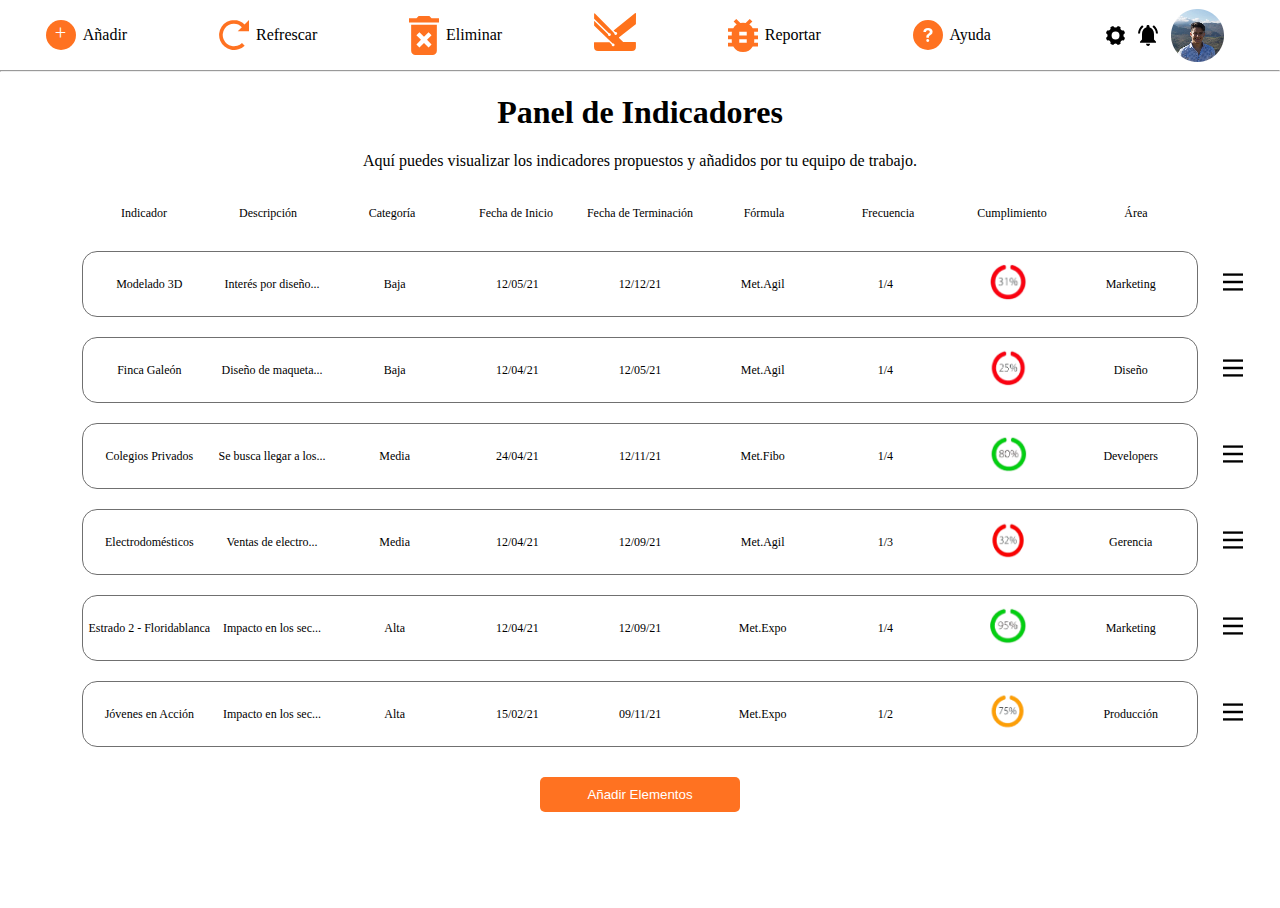
==== index.html @ 756fcf12 "se agregaron los png de porcentajes en index.html" ====
<!DOCTYPE html>
<html lang="es">
<head>
    <meta charset="UTF-8">
    <meta name="viewport" content="width=device-width, initial-scale=1.0">
    <title>Kario Media PM</title>
    <link rel="shortcut icon" href="assets/img/kario sin kairo (2).svg" type="image/x-icon">
    <link rel="stylesheet" href="assets/css/index.css">
</head>
<body>
    <header>
        <div class="icon-agg">
            <img src="assets/img/Group 3.svg" alt="">
            <a href="añadir.html">Añadir</a>
        </div>
        <div class="icon-agg">
            <img src="assets/img/Icon open-reload.svg" alt="">
            <a href="index.html">Refrescar</a>
        </div>
        <div class="icon-agg">
            <img src="assets/img/Icon material-delete-forever.svg" alt="">
            <a href="#">Eliminar</a>
        </div>
        <div class="logo">
            <img src="assets/img/kario sin kairo.svg" alt="">
        </div>
        <div class="icon-agg">
            <img src="assets/img/Icon material-bug-report.svg" alt="">
            <a onclick="location.href='reportes.html'" href="reportes.html">Reportar</a>
        </div>
        <div class="icon-agg">
            <img src="assets/img/Icon ionic-ios-help-circle.svg" alt="">
            <a href="faq.html">Ayuda</a>
        </div>
        <div class="perfil">
            <img src="assets/img/Icon ionic-ios-settings.svg" alt="">
            <img src="assets/img/Icon material-notifications-active.svg" alt="">
            <img src="assets/img/pp-1.png" alt="" tabindex="0" class="profile-img">
            <div class="popup">
                <a href="login.html">Cerrar Sesión</a>
            </div>
        </div>
    </header>
    <hr>
    <main>
        <h1>Panel de Indicadores</h1>
        <p>Aquí puedes visualizar los indicadores propuestos y añadidos por tu equipo de trabajo.</p>
    </main>
    <section class="section1">
        <div class="row-header">
            <div class="cell">Indicador</div>
            <div class="cell">Descripción</div>
            <div class="cell">Categoría</div>
            <div class="cell">Fecha de Inicio</div>
            <div class="cell">Fecha de Terminación</div>
            <div class="cell">Fórmula</div>
            <div class="cell">Frecuencia</div>
            <div class="cell">Cumplimiento</div>
            <div class="cell">Área</div>
        </div>
        <div class="table">
            
            <div class="row">
                <div class="cell">Modelado 3D</div>
                <div class="cell">Interés por diseño...</div>
                <div class="cell">Baja</div>
                <div class="cell">12/05/21</div>
                <div class="cell">12/12/21</div>
                <div class="cell">Met.Agil</div>
                <div class="cell">1/4</div>
                <div class="cell circle-number"><img src="assets/img/treinta_y_uno.png" alt=""></div>
                <div class="cell">Marketing</div>
            </div>
            <div class="estado"><img src="assets/img/Repeat Grid 3.svg" alt="Estado"></div>
            <div class="row">
                <div class="cell">Finca Galeón</div>
                <div class="cell">Diseño de maqueta...</div>
                <div class="cell">Baja</div>
                <div class="cell">12/04/21</div>
                <div class="cell">12/05/21</div>
                <div class="cell">Met.Agil</div>
                <div class="cell">1/4</div>
                <div class="cell circle-number"><img src="assets/img/veinticinco.png" alt=""></div>
                <div class="cell">Diseño</div>
            </div>
            <div class="estado"><img src="assets/img/Repeat Grid 3.svg" alt="Estado"></div>
            <div class="row">
                <div class="cell">Colegios Privados</div>
                <div class="cell">Se busca llegar a los...</div>
                <div class="cell">Media</div>
                <div class="cell">24/04/21</div>
                <div class="cell">12/11/21</div>
                <div class="cell">Met.Fibo</div>
                <div class="cell">1/4</div>
                <div class="cell circle-number"><img src="assets/img/ochenta.png" alt=""></div>
                <div class="cell">Developers</div>
            </div>
            <div class="estado"><img src="assets/img/Repeat Grid 3.svg" alt="Estado"></div>
            <div class="row">
                <div class="cell">Electrodomésticos</div>
                <div class="cell">Ventas de electro...</div>
                <div class="cell">Media</div>
                <div class="cell">12/04/21</div>
                <div class="cell">12/09/21</div>
                <div class="cell">Met.Agil</div>
                <div class="cell">1/3</div>
                <div class="cell circle-number"><img src="assets/img/treinta_y_dos.png" alt=""></div>
                <div class="cell">Gerencia</div>
            </div>
            <div class="estado"><img src="assets/img/Repeat Grid 3.svg" alt="Estado"></div>
            <div class="row">
                <div class="cell">Estrado 2 - Floridablanca</div>
                <div class="cell">Impacto en los sec...</div>
                <div class="cell">Alta</div>
                <div class="cell">12/04/21</div>
                <div class="cell">12/09/21</div>
                <div class="cell">Met.Expo</div>
                <div class="cell">1/4</div>
                <div class="cell circle-number"><img src="assets/img/noventa_y_cinco.png" alt=""></div>
                <div class="cell">Marketing</div>
            </div>
            <div class="estado"><img src="assets/img/Repeat Grid 3.svg" alt="Estado"></div>
            <div class="row">
                <div class="cell">Jóvenes en Acción</div>
                <div class="cell">Impacto en los sec...</div>
                <div class="cell">Alta</div>
                <div class="cell">15/02/21</div>
                <div class="cell">09/11/21</div>
                <div class="cell">Met.Expo</div>
                <div class="cell">1/2</div>
                <div class="cell circle-number"><img src="assets/img/setenta_y_cinco.png" alt=""></div>
                <div class="cell">Producción</div>
            </div>
            <div class="estado"><img src="assets/img/Repeat Grid 3.svg" alt="Estado"></div>
        </div>
        <button class="add-button" onclick="location.href='añadir.html'">Añadir Elementos</button>
    </section>
    
</body>
</html>
---- assets/css/index.css ----
body {
    width: 100%;
    height: 100vh;
    overflow: hidden;
    margin: 0;
    padding: 0;
}

header {
    margin-top: 0.938vh;
    display: flex;
    justify-content: space-around;
    height: 6vh;
}

.icon-agg {
    display: flex;
    align-items: center;
    justify-items: center;
}

.icon-agg img {
    width: 30px;
}

.icon-agg a {
    text-decoration: none;
    color: black;
    padding-left: 0.521vw;
}

.logo {
    margin-top: 5px;
}

.perfil {
    position: relative;
    padding: 10px;
    align-items: center;
    justify-content: center;
    display: flex;
}

.perfil img {
    padding-left: 1vw;
    cursor: pointer;
}

.perfil img:focus + .popup,
.popup a:focus {
    display: block;
}

.popup {
    display: none;
    position: absolute;
    left: 50%;
    width: 200px;
    padding: 10px;
    background-color: #fff;
    border: 1px solid #ccc;
    border-radius: 5px;
    box-shadow: 0 0 10px rgba(0, 0, 0, 0.1);
}

.popup a {
    display: flex;
    padding: 10px;
    background-color: #ff7221;
    color: #fff;
    border: none;
    border-radius: 5px;
    cursor: pointer;
    text-align: center; 
    text-decoration: none; 
}

.popup a:hover {
    background-color: rgb(214, 123, 12);
}

main {
    margin-top: 1.302vh;
    text-align: center;
}

.section1 {
    display: flex;
    flex-direction: column;
    justify-content: center;
    align-items: center; 
    margin: 0 82px; 
}
.circle-number img{
    width: 40px;
    height: 40px;
}
.table {
    width: 100%;
    display: grid;
    grid-template-columns: 100% 5%;
    column-gap: 25px;
    align-items: center;
}

.row-header {
    display: flex;
    justify-content: space-between;
    padding: 10px 5px;
    margin: 10px 0;
    border-radius: 15px;
    font-size: 12px;
    width: 100%;
}

.row {
    display: flex;
    justify-content: space-between;
    align-items: center;
    padding: 10px 5px;
    margin: 10px 0;
    border: 1px solid #707070;
    border-radius: 15px;
    font-size: 12px;
}



.cell {
    flex: 1;
    text-align: center;
}


.estado img {
    width: 20px;
    height: 20px;
}

.add-button {
    display: block;
    width: 200px;
    margin: 20px auto;
    padding: 10px;
    background-color: #ff7221;
    color: #fff;
    border: none;
    border-radius: 5px;
    cursor: pointer;
}

.add-button:hover {
    background-color: rgb(214, 123, 12);
}
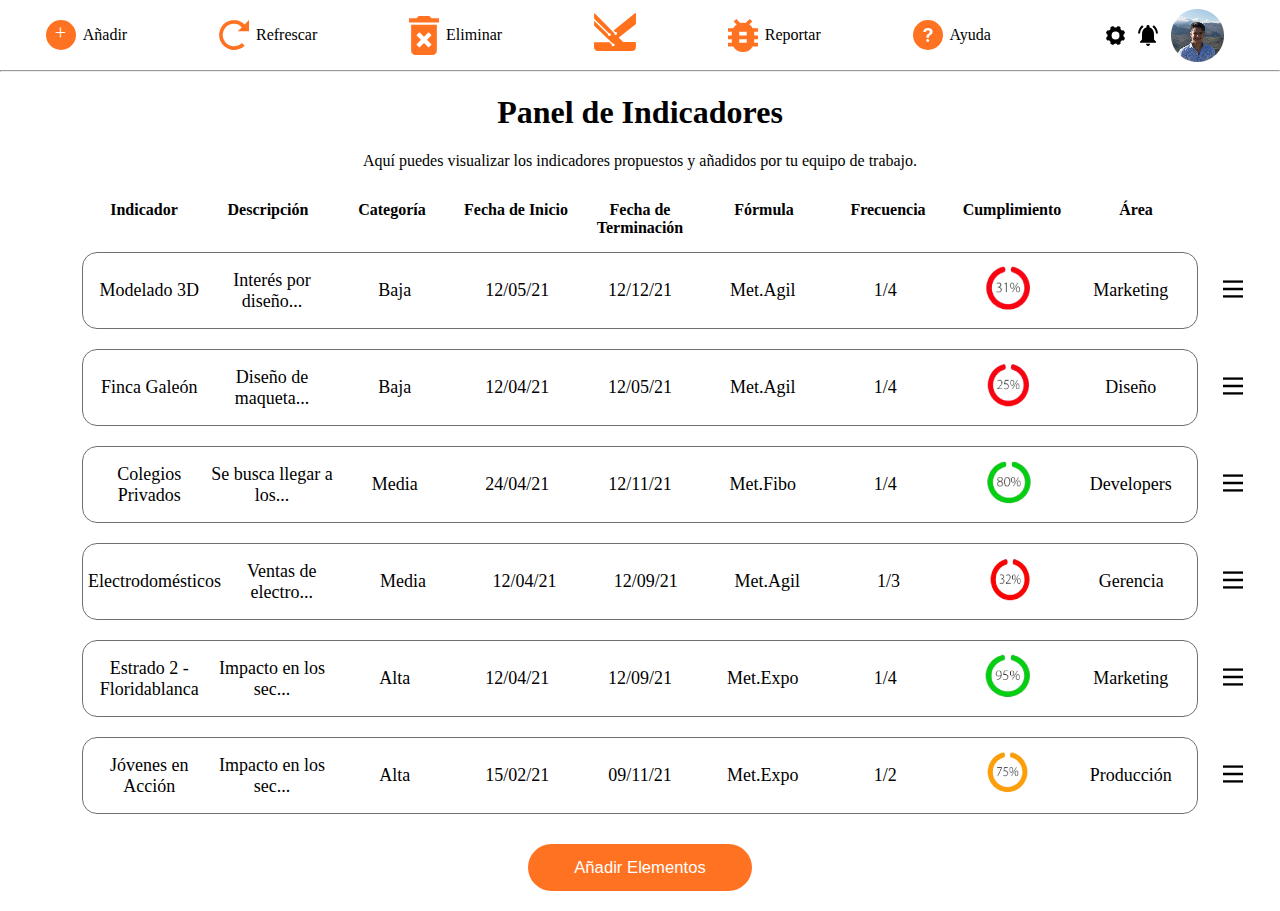
==== commit de8b138d: "correccion en el popup al momento de cerrar sesión" ====
--- a/index.html
+++ b/index.html
@@ -37,6 +37,8 @@
             <img src="assets/img/Icon material-notifications-active.svg" alt="">
             <img src="assets/img/pp-1.png" alt="" tabindex="0" class="profile-img">
             <div class="popup">
+                <p>Pedro Felipe Gomez Bonilla <br>
+                Usuario Admin </p>
                 <a href="login.html">Cerrar Sesión</a>
             </div>
         </div>
@@ -59,7 +61,6 @@
             <div class="cell">Área</div>
         </div>
         <div class="table">
-            
             <div class="row">
                 <div class="cell">Modelado 3D</div>
                 <div class="cell">Interés por diseño...</div>
--- a/assets/css/index.css
+++ b/assets/css/index.css
@@ -54,18 +54,23 @@
 .popup {
     display: none;
     position: absolute;
-    left: 50%;
-    width: 200px;
+    top: 80%;
+    left: -70%;
+    width: 16.198vw;
+    height: 13.438vh;
     padding: 10px;
     background-color: #fff;
     border: 1px solid #ccc;
     border-radius: 5px;
     box-shadow: 0 0 10px rgba(0, 0, 0, 0.1);
 }
-
+.popup p {
+    text-align: center;
+}
 .popup a {
     display: flex;
     padding: 10px;
+    align-content: center;
     background-color: #ff7221;
     color: #fff;
     border: none;
@@ -92,8 +97,8 @@
     margin: 0 82px; 
 }
 .circle-number img{
-    width: 40px;
-    height: 40px;
+    width: 50px;
+    height: 50px;
 }
 .table {
     width: 100%;
@@ -106,10 +111,11 @@
 .row-header {
     display: flex;
     justify-content: space-between;
-    padding: 10px 5px;
-    margin: 10px 0;
+    padding: 5px 5px;
+    margin-top: 10px;
     border-radius: 15px;
-    font-size: 12px;
+    font-size: 16px;
+    font-weight: 800;
     width: 100%;
 }
 
@@ -121,7 +127,7 @@
     margin: 10px 0;
     border: 1px solid #707070;
     border-radius: 15px;
-    font-size: 12px;
+    font-size: 18px;
 }
 
 
@@ -139,13 +145,15 @@
 
 .add-button {
     display: block;
-    width: 200px;
+    width: 17.5vw;
+    height: 3.646vw;
     margin: 20px auto;
     padding: 10px;
+    font-size: 1.302vw;
     background-color: #ff7221;
     color: #fff;
     border: none;
-    border-radius: 5px;
+    border-radius: 50px;
     cursor: pointer;
 }
 
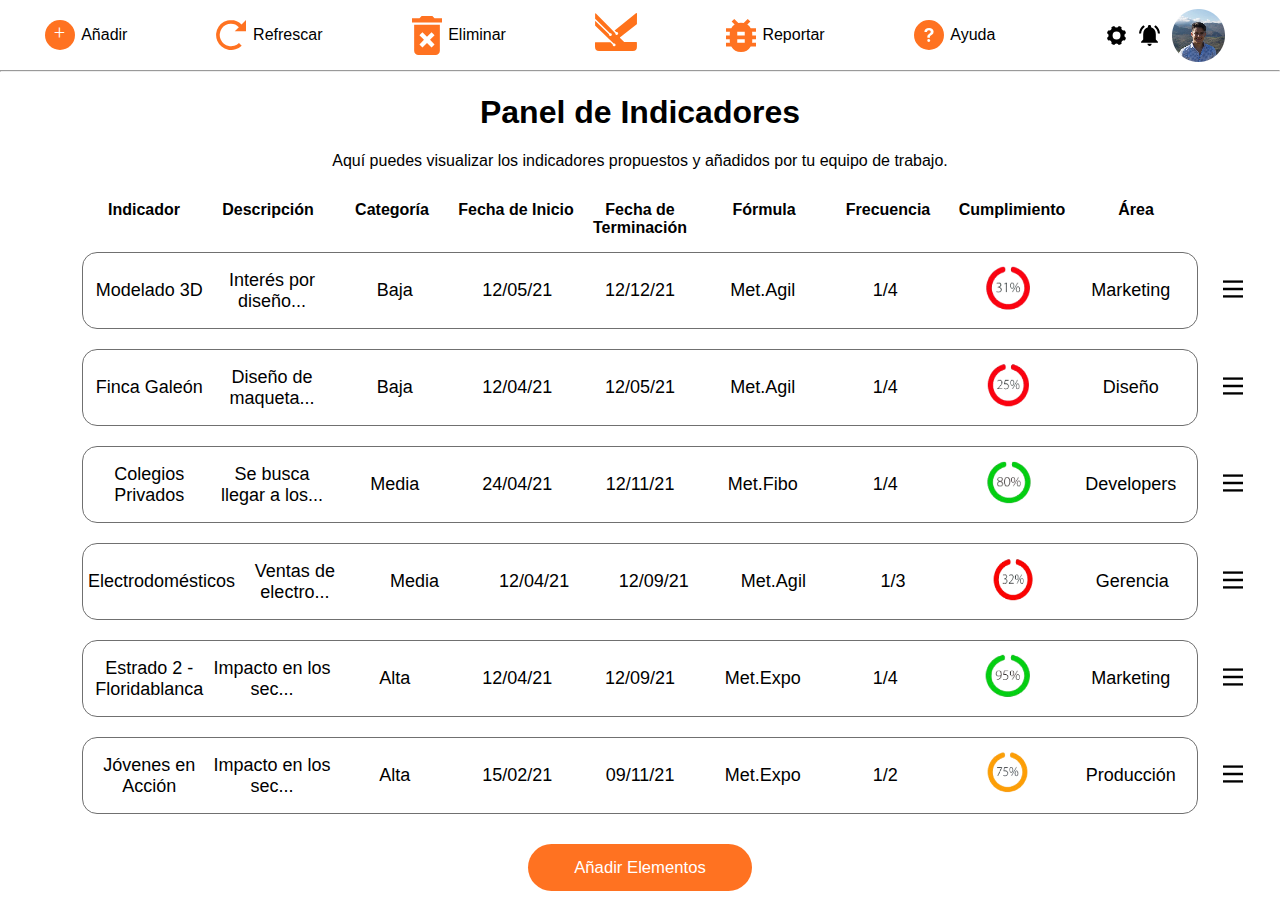
==== commit a1f2d6bb: "Se creo el de eliminar, y se vinculo html" ====
--- a/index.html
+++ b/index.html
@@ -19,7 +19,7 @@
         </div>
         <div class="icon-agg">
             <img src="assets/img/Icon material-delete-forever.svg" alt="">
-            <a href="#">Eliminar</a>
+            <a href="eliminar.html">Eliminar</a>
         </div>
         <div class="logo">
             <img src="assets/img/kario sin kairo.svg" alt="">
--- a/assets/css/index.css
+++ b/assets/css/index.css
@@ -4,6 +4,7 @@
     overflow: hidden;
     margin: 0;
     padding: 0;
+    font-family: Arial, Helvetica, sans-serif;
 }
 
 header {
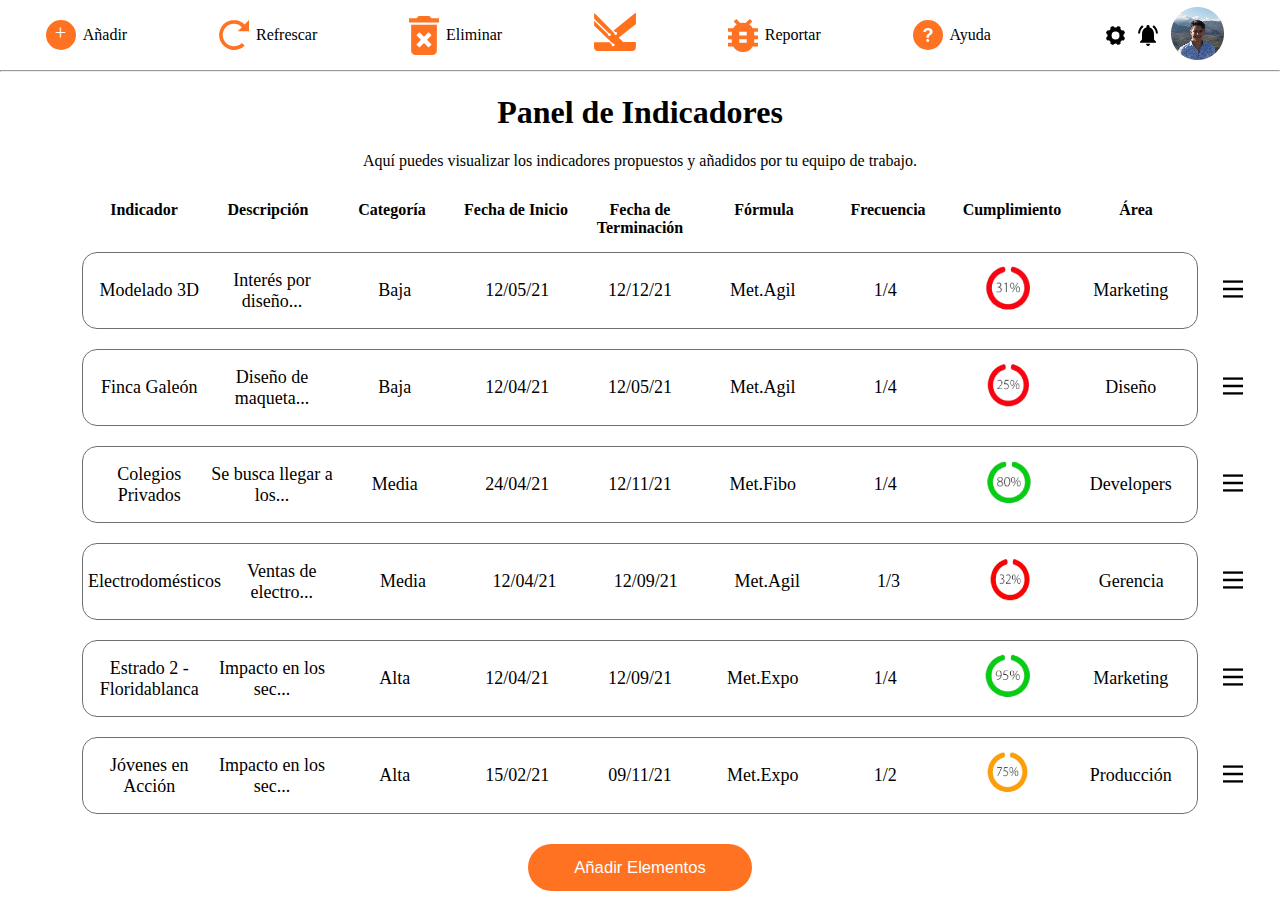
==== commit a5e1c25f: "test" ====
--- a/index.html
+++ b/index.html
@@ -19,7 +19,7 @@
         </div>
         <div class="icon-agg">
             <img src="assets/img/Icon material-delete-forever.svg" alt="">
-            <a href="eliminar.html">Eliminar</a>
+            <a href="#">Eliminar</a>
         </div>
         <div class="logo">
             <img src="assets/img/kario sin kairo.svg" alt="">
@@ -35,8 +35,8 @@
         <div class="perfil">
             <img src="assets/img/Icon ionic-ios-settings.svg" alt="">
             <img src="assets/img/Icon material-notifications-active.svg" alt="">
-            <img src="assets/img/pp-1.png" alt="" tabindex="0" class="profile-img">
-            <div class="popup">
+            <a href="#popup-img"><img src="assets/img/pp-1.png" alt="" tabindex="0" ></a>
+            <div id="popup-img" class="popup">
                 <p>Pedro Felipe Gomez Bonilla <br>
                 Usuario Admin </p>
                 <a href="login.html">Cerrar Sesión</a>
--- a/assets/css/index.css
+++ b/assets/css/index.css
@@ -4,7 +4,6 @@
     overflow: hidden;
     margin: 0;
     padding: 0;
-    font-family: Arial, Helvetica, sans-serif;
 }
 
 header {
@@ -47,8 +46,8 @@
     cursor: pointer;
 }
 
-.perfil img:focus + .popup,
-.popup a:focus {
+.perfil img:target + .popup,
+.popup a:target {
     display: block;
 }
 
@@ -57,8 +56,8 @@
     position: absolute;
     top: 80%;
     left: -70%;
-    width: 16.198vw;
-    height: 13.438vh;
+    width: 311px;
+    height: 258px;
     padding: 10px;
     background-color: #fff;
     border: 1px solid #ccc;
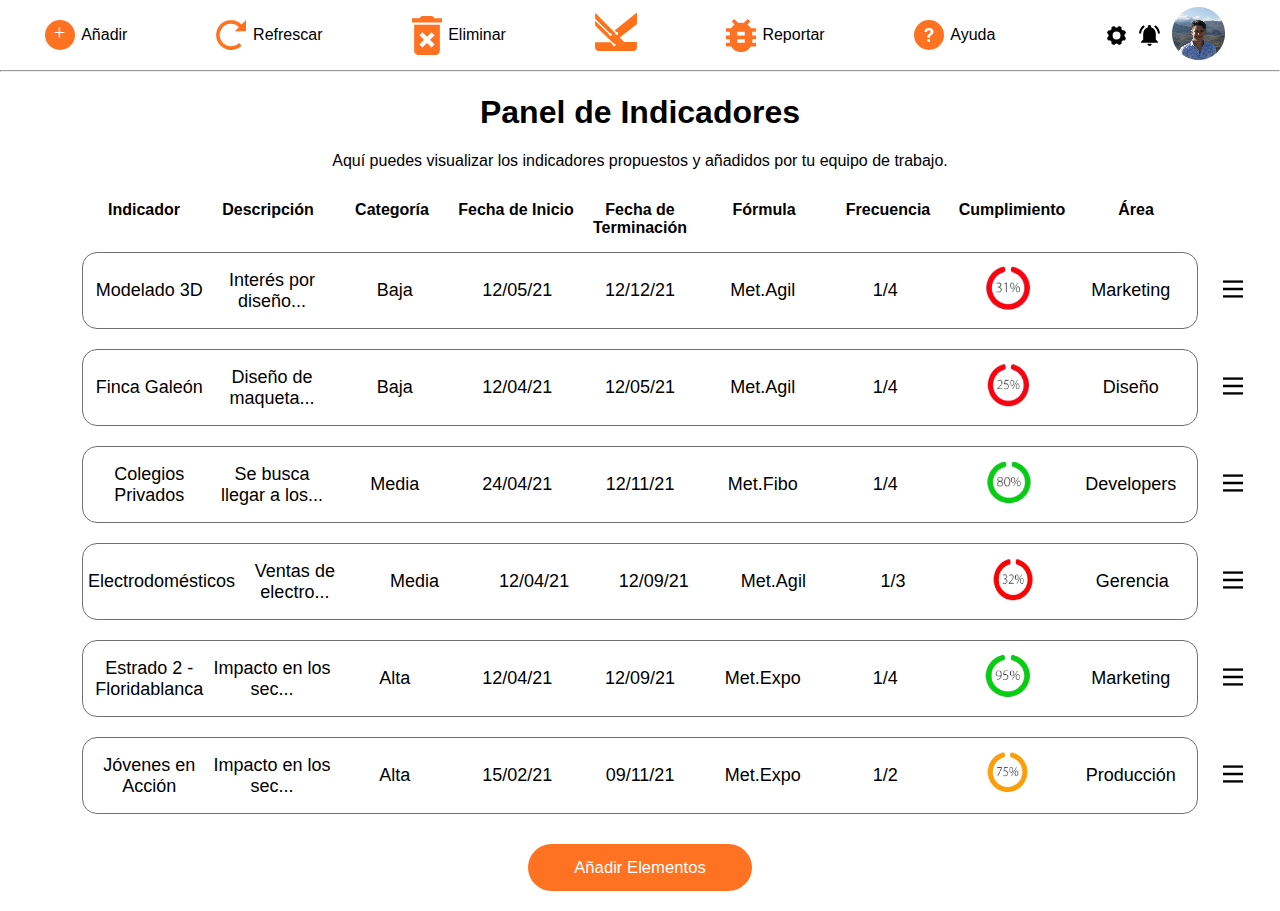
==== commit a3dd8e5d: "Merge branch 'main' of https://github.com/ayelmercorzo/PROYECTO-FILTRO_CRISTANCHOKAREN_CORZOAYELMER" ====
--- a/index.html
+++ b/index.html
@@ -19,7 +19,7 @@
         </div>
         <div class="icon-agg">
             <img src="assets/img/Icon material-delete-forever.svg" alt="">
-            <a href="#">Eliminar</a>
+            <a href="eliminar.html">Eliminar</a>
         </div>
         <div class="logo">
             <img src="assets/img/kario sin kairo.svg" alt="">
--- a/assets/css/index.css
+++ b/assets/css/index.css
@@ -4,6 +4,7 @@
     overflow: hidden;
     margin: 0;
     padding: 0;
+    font-family: Arial, Helvetica, sans-serif;
 }
 
 header {
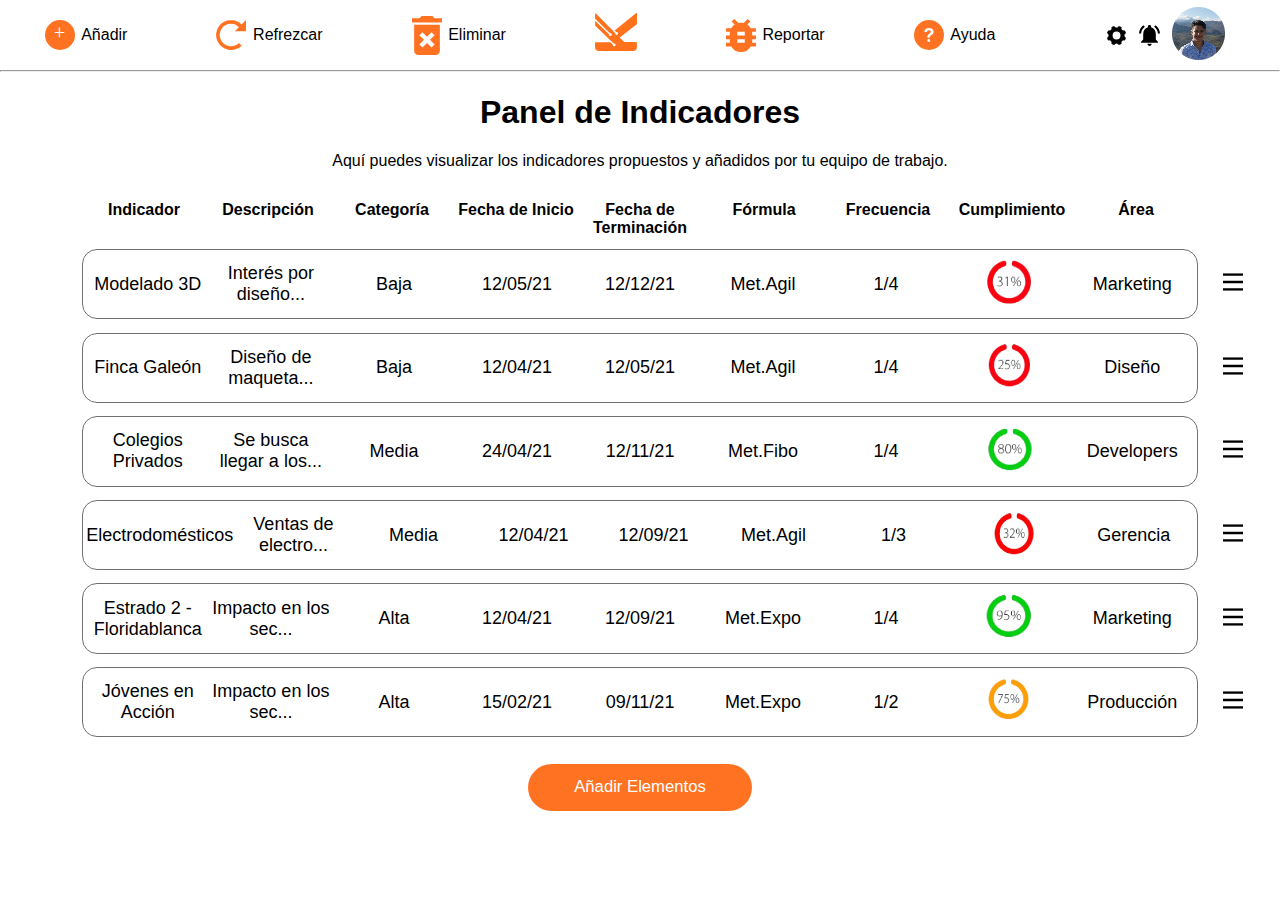
==== commit f289bc1c: "se agrego en el popup boton de cancelar para poder cancelar la accion de cancelar session" ====
--- a/index.html
+++ b/index.html
@@ -15,7 +15,7 @@
         </div>
         <div class="icon-agg">
             <img src="assets/img/Icon open-reload.svg" alt="">
-            <a href="index.html">Refrescar</a>
+            <a href="index.html">Refrezcar</a>
         </div>
         <div class="icon-agg">
             <img src="assets/img/Icon material-delete-forever.svg" alt="">
@@ -26,7 +26,7 @@
         </div>
         <div class="icon-agg">
             <img src="assets/img/Icon material-bug-report.svg" alt="">
-            <a onclick="location.href='reportes.html'" href="reportes.html">Reportar</a>
+            <a href="reportes.html">Reportar</a>
         </div>
         <div class="icon-agg">
             <img src="assets/img/Icon ionic-ios-help-circle.svg" alt="">
@@ -37,9 +37,12 @@
             <img src="assets/img/Icon material-notifications-active.svg" alt="">
             <a href="#popup-img"><img src="assets/img/pp-1.png" alt="" tabindex="0" ></a>
             <div id="popup-img" class="popup">
-                <p>Pedro Felipe Gomez Bonilla <br>
-                Usuario Admin </p>
-                <a href="login.html">Cerrar Sesión</a>
+                <div class="popup-container">
+                    <p>Pedro Felipe Gomez Bonilla <br>
+                        <span>Usuario Admin</span> </p>
+                        <a href="login.html">Cerrar Sesión</a>
+                        <a href="index.html">Cancelar</a>
+                </div>
             </div>
         </div>
     </header>
--- a/assets/css/index.css
+++ b/assets/css/index.css
@@ -1,7 +1,7 @@
 body {
     width: 100%;
     height: 100vh;
-    overflow: hidden;
+    overflow-x: hidden;
     margin: 0;
     padding: 0;
     font-family: Arial, Helvetica, sans-serif;
@@ -47,26 +47,30 @@
     cursor: pointer;
 }
 
-.perfil img:target + .popup,
-.popup a:target {
-    display: block;
-}
-
 .popup {
+    background-color: #707070;
+    position: absolute;
+    top: 84%;
+    left: -84%;
     display: none;
-    position: absolute;
-    top: 80%;
-    left: -70%;
-    width: 311px;
-    height: 258px;
+    width: 250px;
     padding: 10px;
     background-color: #fff;
     border: 1px solid #ccc;
     border-radius: 5px;
     box-shadow: 0 0 10px rgba(0, 0, 0, 0.1);
 }
+
+.popup:target {
+    display: block;
+}
+
+
 .popup p {
     text-align: center;
+}
+.popup p span {
+    font-weight: bold;
 }
 .popup a {
     display: flex;
@@ -103,6 +107,7 @@
 }
 .table {
     width: 100%;
+    height: 100%;
     display: grid;
     grid-template-columns: 100% 5%;
     column-gap: 25px;
@@ -124,11 +129,11 @@
     display: flex;
     justify-content: space-between;
     align-items: center;
-    padding: 10px 5px;
-    margin: 10px 0;
+    padding: 0.521vw 0.26vw;
+    margin: 0.521vw 0;
     border: 1px solid #707070;
     border-radius: 15px;
-    font-size: 18px;
+    font-size: 1.125rem;
 }
 
 
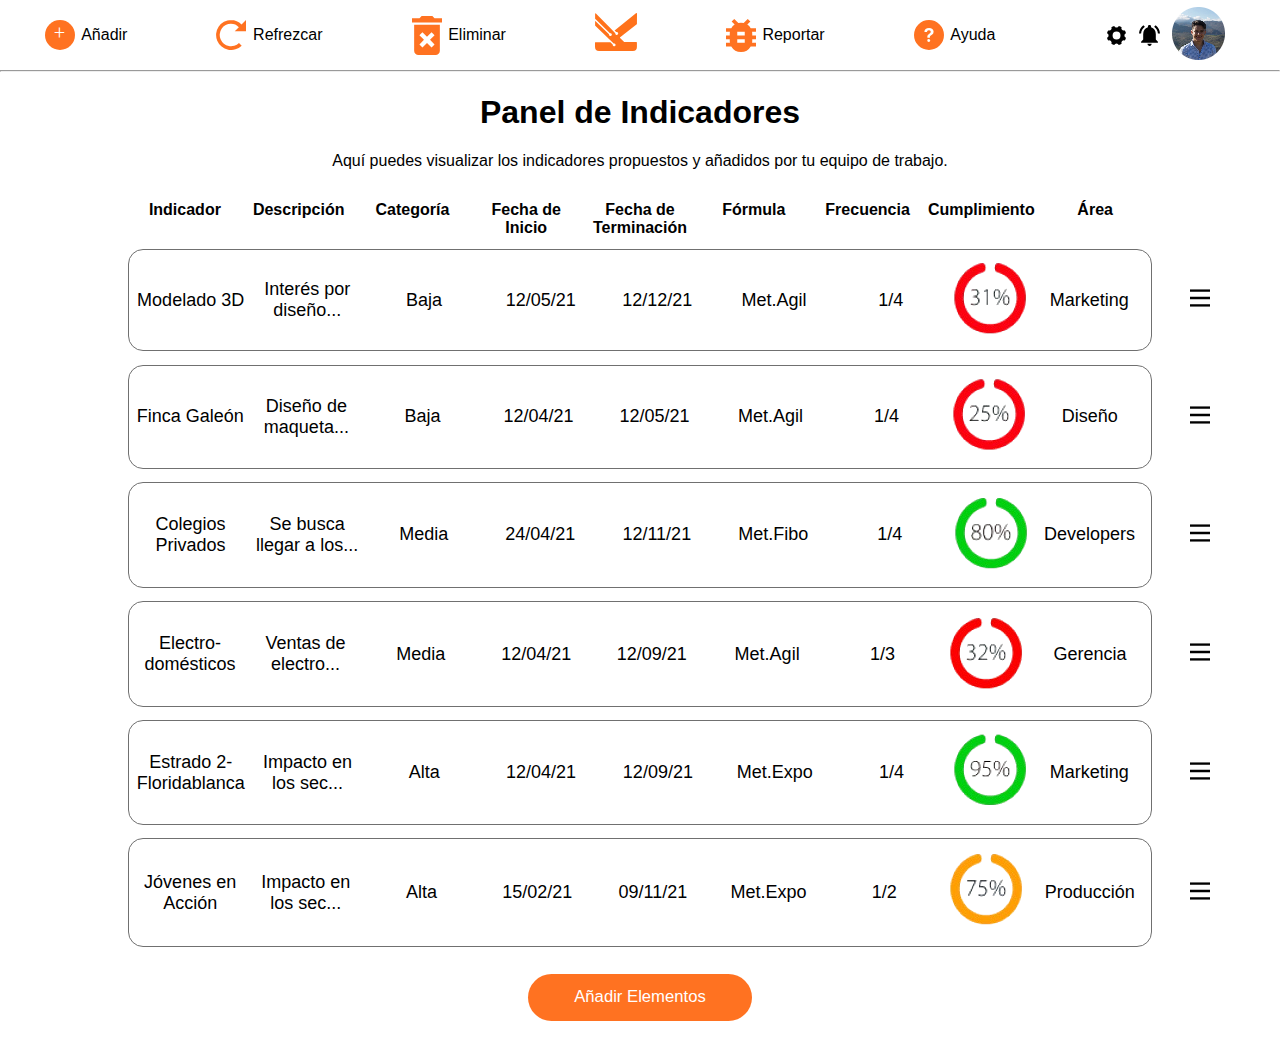
==== commit cd32788e: "Actualizacion index.html y css mediaquery" ====
--- a/index.html
+++ b/index.html
@@ -72,7 +72,7 @@
                 <div class="cell">12/12/21</div>
                 <div class="cell">Met.Agil</div>
                 <div class="cell">1/4</div>
-                <div class="cell circle-number"><img src="assets/img/treinta_y_uno.png" alt=""></div>
+                <div class="cell-circle-number"><img src="assets/img/treinta_y_uno.png" alt=""></div>
                 <div class="cell">Marketing</div>
             </div>
             <div class="estado"><img src="assets/img/Repeat Grid 3.svg" alt="Estado"></div>
@@ -84,7 +84,7 @@
                 <div class="cell">12/05/21</div>
                 <div class="cell">Met.Agil</div>
                 <div class="cell">1/4</div>
-                <div class="cell circle-number"><img src="assets/img/veinticinco.png" alt=""></div>
+                <div class="cell-circle-number"><img src="assets/img/veinticinco.png" alt=""></div>
                 <div class="cell">Diseño</div>
             </div>
             <div class="estado"><img src="assets/img/Repeat Grid 3.svg" alt="Estado"></div>
@@ -96,31 +96,31 @@
                 <div class="cell">12/11/21</div>
                 <div class="cell">Met.Fibo</div>
                 <div class="cell">1/4</div>
-                <div class="cell circle-number"><img src="assets/img/ochenta.png" alt=""></div>
+                <div class="cell-circle-number"><img src="assets/img/ochenta.png" alt=""></div>
                 <div class="cell">Developers</div>
             </div>
             <div class="estado"><img src="assets/img/Repeat Grid 3.svg" alt="Estado"></div>
             <div class="row">
-                <div class="cell">Electrodomésticos</div>
+                <div class="cell">Electro-domésticos</div>
                 <div class="cell">Ventas de electro...</div>
                 <div class="cell">Media</div>
                 <div class="cell">12/04/21</div>
                 <div class="cell">12/09/21</div>
                 <div class="cell">Met.Agil</div>
                 <div class="cell">1/3</div>
-                <div class="cell circle-number"><img src="assets/img/treinta_y_dos.png" alt=""></div>
+                <div class="cell-circle-number"><img src="assets/img/treinta_y_dos.png" alt=""></div>
                 <div class="cell">Gerencia</div>
             </div>
             <div class="estado"><img src="assets/img/Repeat Grid 3.svg" alt="Estado"></div>
             <div class="row">
-                <div class="cell">Estrado 2 - Floridablanca</div>
+                <div class="cell">Estrado 2-Floridablanca</div>
                 <div class="cell">Impacto en los sec...</div>
                 <div class="cell">Alta</div>
                 <div class="cell">12/04/21</div>
                 <div class="cell">12/09/21</div>
                 <div class="cell">Met.Expo</div>
                 <div class="cell">1/4</div>
-                <div class="cell circle-number"><img src="assets/img/noventa_y_cinco.png" alt=""></div>
+                <div class="cell-circle-number"><img src="assets/img/noventa_y_cinco.png" alt=""></div>
                 <div class="cell">Marketing</div>
             </div>
             <div class="estado"><img src="assets/img/Repeat Grid 3.svg" alt="Estado"></div>
@@ -132,7 +132,7 @@
                 <div class="cell">09/11/21</div>
                 <div class="cell">Met.Expo</div>
                 <div class="cell">1/2</div>
-                <div class="cell circle-number"><img src="assets/img/setenta_y_cinco.png" alt=""></div>
+                <div class="cell-circle-number"><img src="assets/img/setenta_y_cinco.png" alt=""></div>
                 <div class="cell">Producción</div>
             </div>
             <div class="estado"><img src="assets/img/Repeat Grid 3.svg" alt="Estado"></div>
--- a/assets/css/index.css
+++ b/assets/css/index.css
@@ -98,8 +98,9 @@
     display: flex;
     flex-direction: column;
     justify-content: center;
-    align-items: center; 
-    margin: 0 82px; 
+    align-items: center;
+    width: 80vw; 
+    margin: auto;
 }
 .circle-number img{
     width: 50px;
@@ -110,7 +111,7 @@
     height: 100%;
     display: grid;
     grid-template-columns: 100% 5%;
-    column-gap: 25px;
+    column-gap: 3vw;
     align-items: center;
 }
 
@@ -137,7 +138,6 @@
 }
 
 
-
 .cell {
     flex: 1;
     text-align: center;
@@ -165,4 +165,61 @@
 
 .add-button:hover {
     background-color: rgb(214, 123, 12);
+}
+
+@media (max-width:768px) {
+    header {
+        display: flex;
+        flex-direction: column;
+        align-items: center;
+        background-color: #fdb185;
+        height: auto;
+        margin: 0;
+        padding-top: 15px;
+    }
+
+    header .icon-agg {
+        a {
+            font-size: 1rem;
+            text-align: left;
+        }
+
+        img {
+            width: 20px;
+        }
+    }
+
+    .popup {
+        top: 84%;
+        left: -60%;
+    }
+    h1{
+        font-size: 0.90em;
+    }
+    p{
+        font-size: 0.50em;
+    }
+
+    section{
+        display: flex;
+    }
+
+    .row-header{
+        display: flex;
+        font-size: 0.40em;
+        margin-top: 0vh;
+        justify-content: space-evenly;
+        justify-content: center;
+    }
+    .row{
+        justify-content: center;
+        font-size: 0.50rem;
+    }
+    .cell-circle-number img{
+        width: 5vw;
+    }
+    .estado img{
+        width: 2vw;
+        height: auto;
+    }
 }